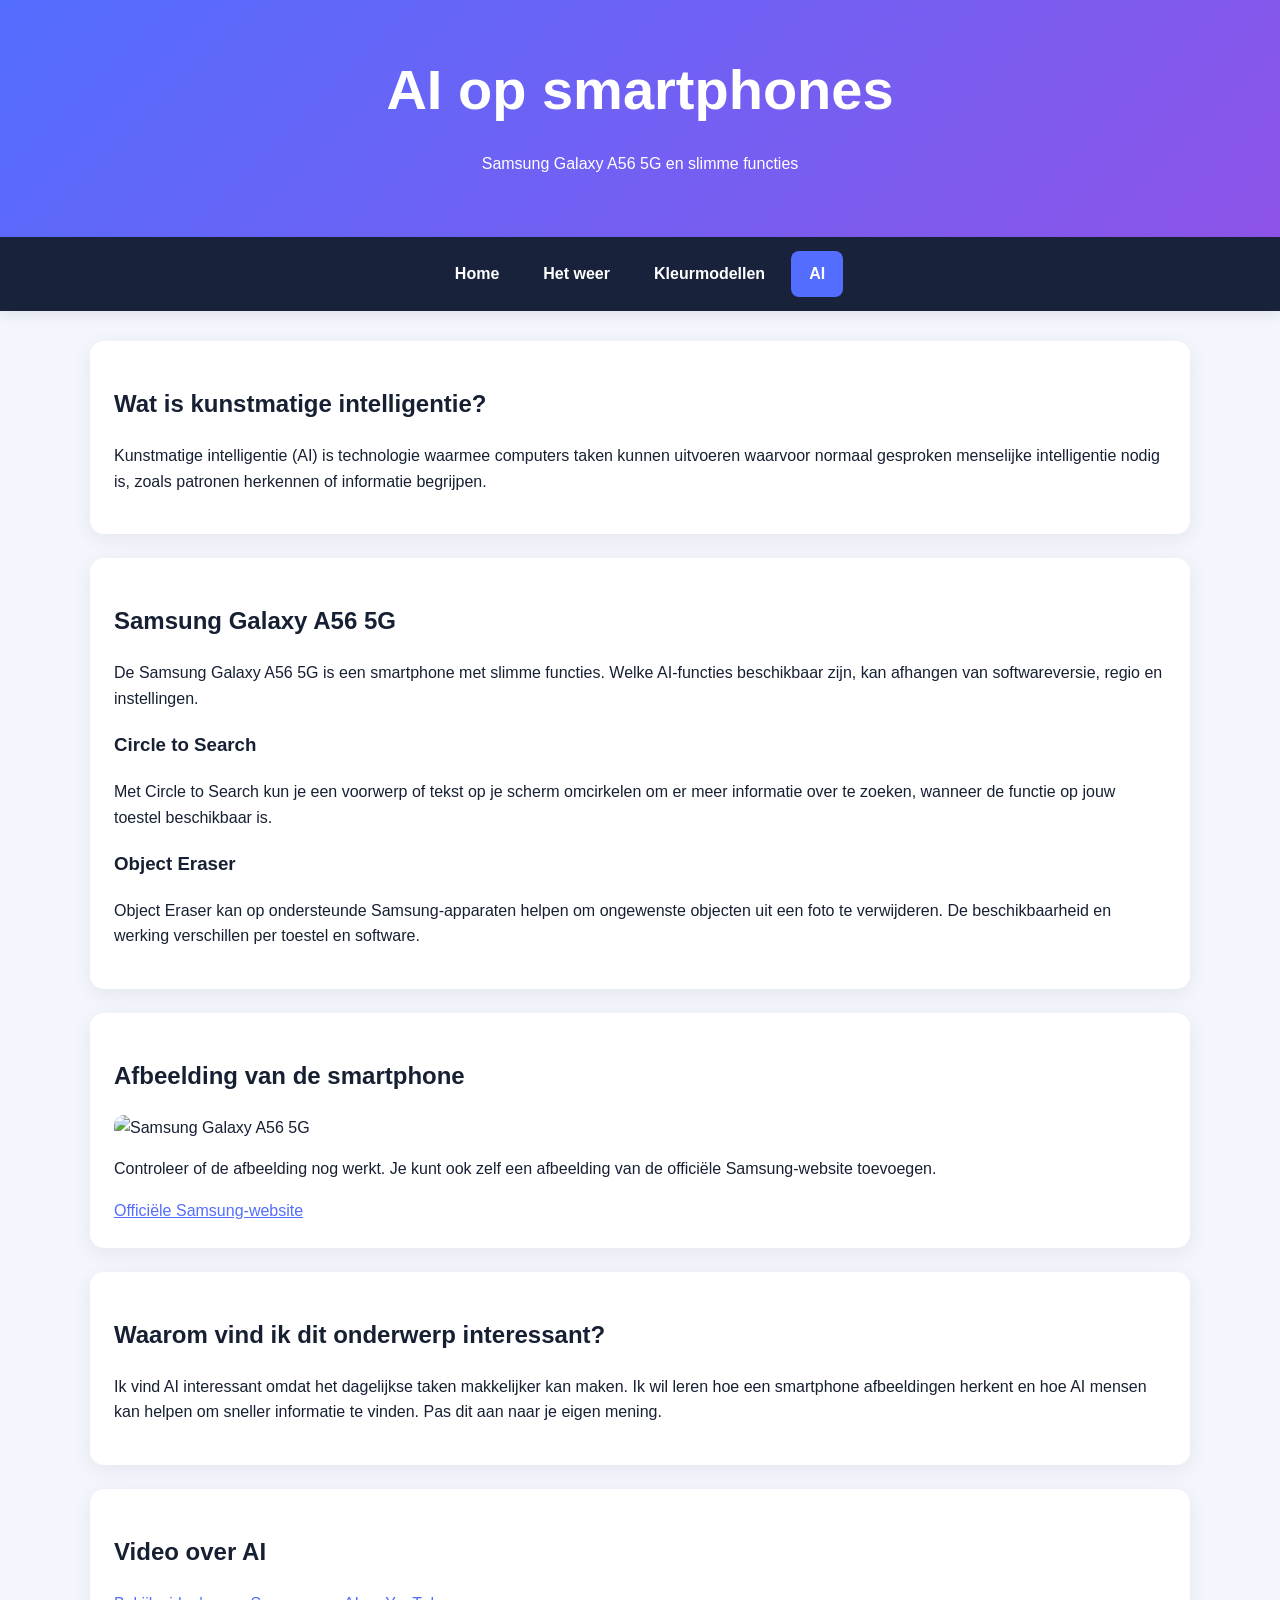
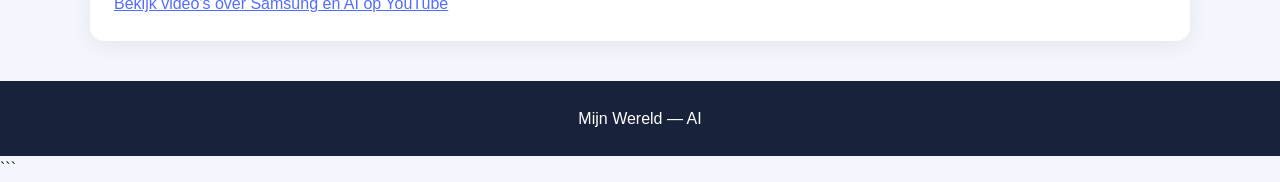
==== ai.html @ 9b088ddc "style nav" ====
<!DOCTYPE html>
<html lang="nl">
<head>
    <meta charset="UTF-8">
    <meta name="viewport" content="width=device-width, initial-scale=1">
    <title>AI en Samsung</title>
    <link rel="stylesheet" href="style.css">
</head>
<body>
    <header>
        <h1>AI op smartphones</h1>
        <p>Samsung Galaxy A56 5G en slimme functies</p>
    </header>

    <nav>
    <a href="index.html">Home</a>
    <a href="weer.html">Het weer</a>
    <a href="kleurmodellen.html">Kleurmodellen</a>
    <a class="active" href="ai.html">AI</a>
  </nav>

    <main>
        <section class="card">
            <h2>Wat is kunstmatige intelligentie?</h2>
            <p>
                Kunstmatige intelligentie (AI) is technologie waarmee
                computers taken kunnen uitvoeren waarvoor normaal gesproken
                menselijke intelligentie nodig is, zoals patronen herkennen
                of informatie begrijpen.
            </p>
        </section>

        <section class="card">
            <h2>Samsung Galaxy A56 5G</h2>
            <p>
                De Samsung Galaxy A56 5G is een smartphone met slimme
                functies. Welke AI-functies beschikbaar zijn, kan afhangen
                van softwareversie, regio en instellingen.
            </p>

            <h3>Circle to Search</h3>
            <p>
                Met Circle to Search kun je een voorwerp of tekst op je scherm
                omcirkelen om er meer informatie over te zoeken, wanneer de
                functie op jouw toestel beschikbaar is.
            </p>

            <h3>Object Eraser</h3>
            <p>
                Object Eraser kan op ondersteunde Samsung-apparaten helpen
                om ongewenste objecten uit een foto te verwijderen.
                De beschikbaarheid en werking verschillen per toestel en software.
            </p>
        </section>

        <section class="card">
            <h2>Afbeelding van de smartphone</h2>
            <img
                src="https://images.samsung.com/is/image/samsung/p6pim/nl/sm-a566bzadeub/gallery/nl-galaxy-a56-5g-sm-a566-sm-a566bzadeub-545530174"
                alt="Samsung Galaxy A56 5G"
                loading="lazy">
            <p>
                Controleer of de afbeelding nog werkt. Je kunt ook zelf een
                afbeelding van de officiële Samsung-website toevoegen.
            </p>
            <a href="https://www.samsung.com/nl/" target="_blank" rel="noopener">
                Officiële Samsung-website
            </a>
        </section>

        <section class="card">
            <h2>Waarom vind ik dit onderwerp interessant?</h2>
            <p>
                Ik vind AI interessant omdat het dagelijkse taken makkelijker
                kan maken. Ik wil leren hoe een smartphone afbeeldingen herkent
                en hoe AI mensen kan helpen om sneller informatie te vinden.
                Pas dit aan naar je eigen mening.
            </p>
        </section>

        <section class="card">
            <h2>Video over AI</h2>
            <a href="https://www.youtube.com/results?search_query=Samsung+Galaxy+A56+5G+AI+Circle+to+Search"
               target="_blank" rel="noopener">
                Bekijk video's over Samsung en AI op YouTube
            </a>
        </section>
    </main>

    <footer>Mijn Wereld — AI</footer>
</body>
</html>
```
---- style.css ----
/* Algemene instellingen voor de hele website */
:root {
    --achtergrond: #f3f6fc;
    --kaart: #ffffff;
    --tekst: #172033;
    --accent: #536dfe;
    --navigatie: #18223a;
}

* {
    box-sizing: border-box;
}

body {
    margin: 0;
    font-family: Arial, Helvetica, sans-serif;
    background: var(--achtergrond);
    color: var(--tekst);
    line-height: 1.6;
    transition: background 0.3s, color 0.3s;
}

/* Header */
header {
    padding: 45px 20px;
    text-align: center;
    color: white;
    background: linear-gradient(135deg, #536dfe, #8e54e9);
}

header h1 {
    margin: 0;
    font-size: clamp(2rem, 5vw, 3.5rem);
}

/* Navigatiemenu */
nav {
    display: flex;
    flex-wrap: wrap;
    justify-content: center;
    align-items: center;
    gap: 8px;
    padding: 14px 20px;
    background: var(--navigatie);
    box-shadow: 0 4px 12px #17203318;
}

/* Links in het menu */
nav a {
    display: inline-block;
    padding: 10px 18px;
    color: white;
    text-decoration: none;
    font-weight: bold;
    border-radius: 8px;
    transition: background 0.2s, transform 0.2s;
}

/* Hover en actieve pagina */
nav a:hover {
    background: #35415e;
    transform: translateY(-2px);
}

nav a.active {
    background: var(--accent);
    color: white;
}

nav a:focus-visible {
    outline: 2px solid white;
    outline-offset: 3px;
}

/* Hoofdinhoud */
main {
    width: min(1100px, 92%);
    margin: 30px auto;
}

/* Introductieblok */
.hero {
    padding: 45px 25px;
    margin-bottom: 25px;
    text-align: center;
    background: var(--kaart);
    border-radius: 18px;
    box-shadow: 0 5px 20px #17203312;
}

/* Kaarten */
.card,
.mini-card {
    padding: 24px;
    margin-bottom: 24px;
    background: var(--kaart);
    border-radius: 14px;
    box-shadow: 0 5px 20px #17203312;
}

.grid {
    display: grid;
    grid-template-columns: repeat(2, minmax(0, 1fr));
    gap: 18px;
}

.mini-card {
    margin: 0;
    border: 1px solid #e0e5f0;
    transition: transform 0.2s, box-shadow 0.2s;
}

.mini-card:hover {
    transform: translateY(-5px);
    box-shadow: 0 10px 25px #17203320;
}

/* Volledig klikbare kaarten */
a.card-link {
    display: block;
    color: inherit;
    text-decoration: none;
}

a.card-link h3 {
    color: var(--accent);
}

a.card-link p {
    color: var(--tekst);
}

a.card-link span {
    display: inline-block;
    margin-top: 8px;
    color: var(--accent);
    font-weight: bold;
}

a.card-link:focus-visible {
    outline: 3px solid var(--accent);
    outline-offset: 4px;
}

/* Algemene links */
a {
    color: var(--accent);
}

/* Knoppen */
.button,
button {
    display: inline-block;
    padding: 11px 17px;
    margin: 5px 3px;
    border: none;
    border-radius: 8px;
    background: var(--accent);
    color: white;
    text-decoration: none;
    font: inherit;
    cursor: pointer;
    transition: opacity 0.2s, transform 0.2s;
}

.button:hover,
button:hover {
    opacity: 0.85;
    transform: translateY(-2px);
}

/* Formulierelementen */
input,
select {
    max-width: 100%;
    padding: 10px;
    border: 1px solid #c7cede;
    border-radius: 7px;
    font: inherit;
}

/* Afbeeldingen en video's */
img,
iframe,
canvas {
    max-width: 100%;
}

img {
    height: auto;
    border-radius: 10px;
}

.video {
    width: 100%;
    aspect-ratio: 16 / 9;
    border: 0;
    border-radius: 12px;
}

/* Footer */
footer {
    padding: 25px;
    margin-top: 40px;
    text-align: center;
    background: var(--navigatie);
    color: white;
}

/* Donker thema */
body.dark {
    --achtergrond: #101522;
    --kaart: #1c2537;
    --tekst: #f0f3fa;
    --navigatie: #090d16;
}

/* Instellingenpaneel */
.settings {
    position: fixed;
    z-index: 10;
    right: 12px;
    bottom: 12px;
    width: min(280px, calc(100% - 24px));
    padding: 15px;
    background: var(--kaart);
    color: var(--tekst);
    border: 1px solid #aab3c5;
    border-radius: 12px;
    box-shadow: 0 5px 25px #0002;
}

.settings label {
    display: block;
    margin-top: 8px;
}

.settings input {
    width: 100%;
}

/* Links in het binaire onderdeel */
#binair h2 a {
    color: inherit;
    text-decoration: none;
}

#binair h2 a:hover {
    text-decoration: underline;
}

/* Mobiele telefoons en kleine schermen */
@media (max-width: 650px) {
    nav {
        flex-direction: column;
        align-items: stretch;
        gap: 5px;
        padding: 12px;
    }

    nav a {
        text-align: center;
        width: 100%;
    }

    .grid {
        grid-template-columns: 1fr;
    }

    main {
        width: 94%;
    }

    .hero {
        padding: 28px 16px;
    }
}
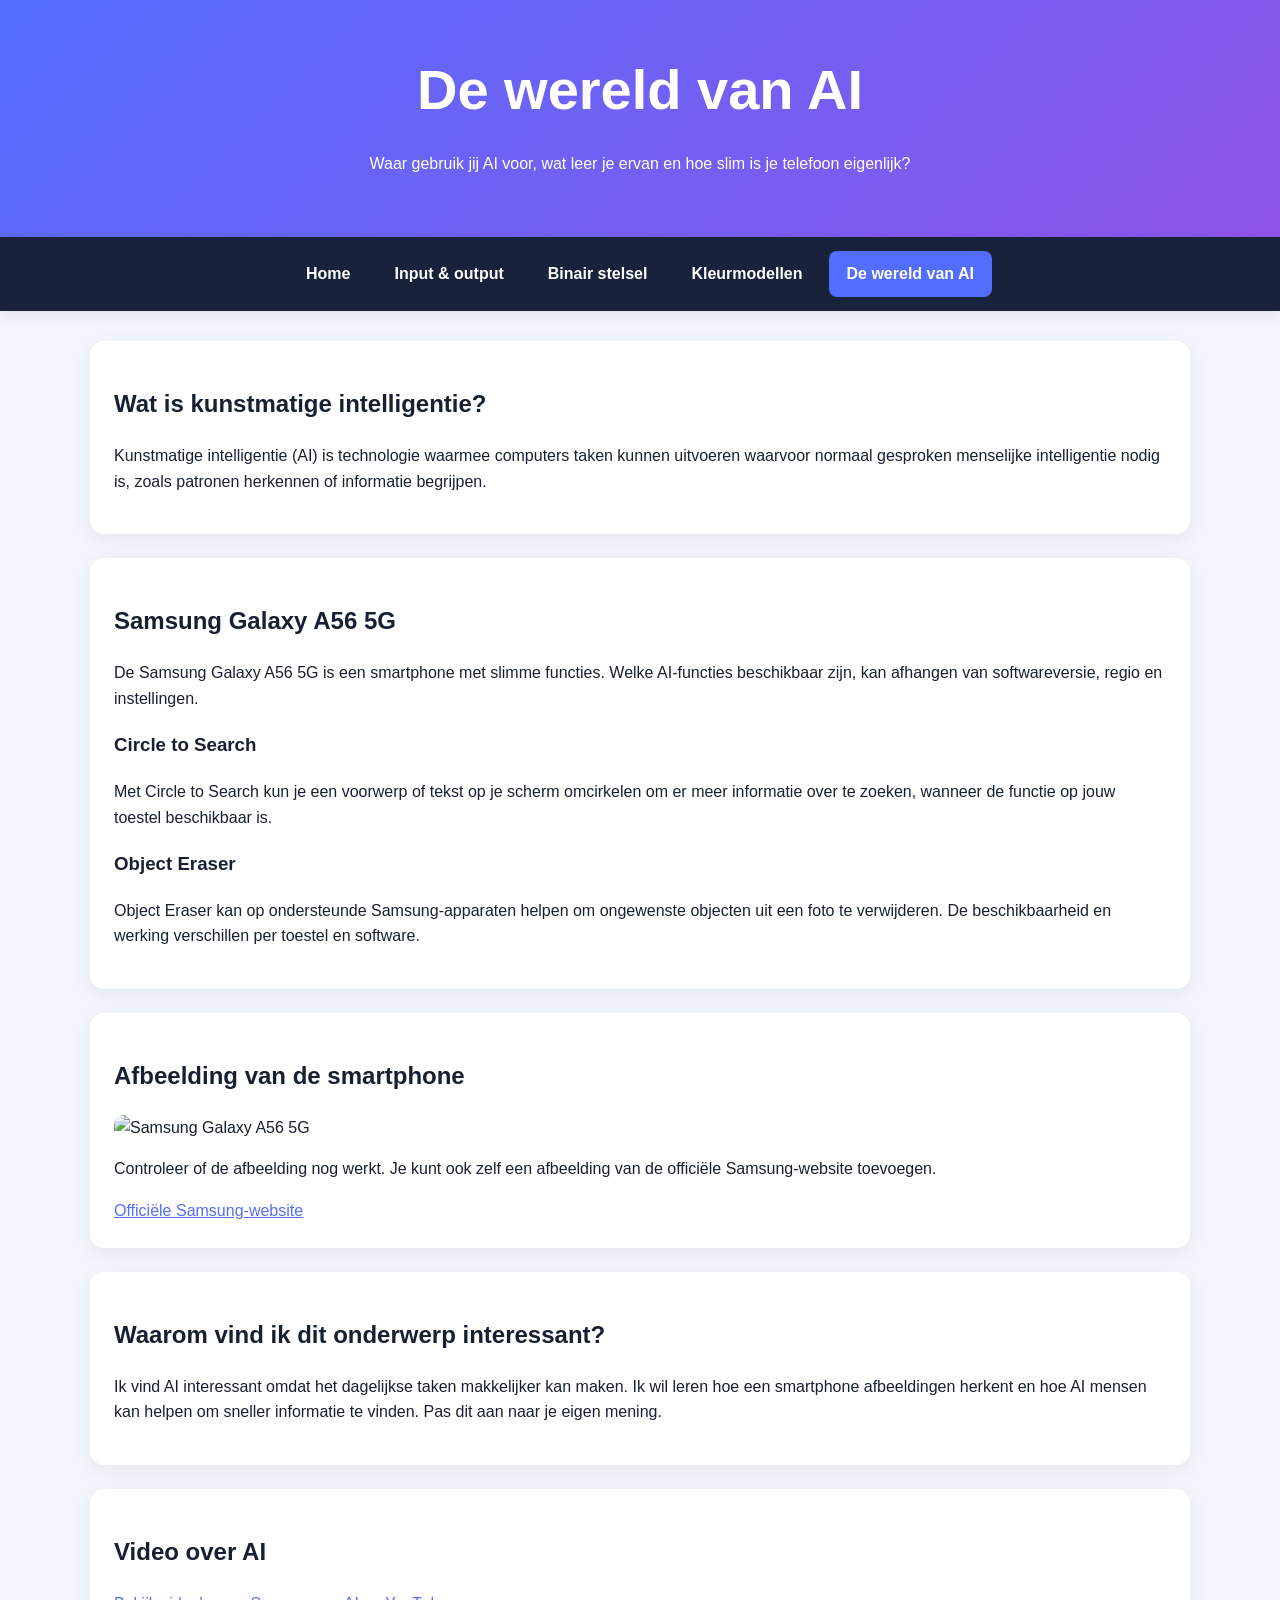
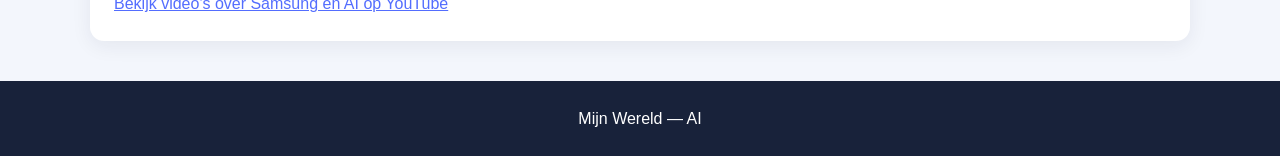
==== commit d90d2de4: "titels en subtitels" ====
--- a/ai.html
+++ b/ai.html
@@ -8,15 +8,16 @@
 </head>
 <body>
     <header>
-        <h1>AI op smartphones</h1>
-        <p>Samsung Galaxy A56 5G en slimme functies</p>
+        <h1>De wereld van AI</h1>
+        <p>Waar gebruik jij AI voor, wat leer je ervan en hoe slim is je telefoon eigenlijk?</p>
     </header>
 
-    <nav>
-    <a href="index.html">Home</a>
-    <a href="weer.html">Het weer</a>
-    <a href="kleurmodellen.html">Kleurmodellen</a>
-    <a class="active" href="ai.html">AI</a>
+  <nav>
+      <a href="index.html">Home</a> 
+      <a href="invoer-verwerking-uitvoer.html">Input & output</a>
+      <a href="binair.html">Binair stelsel</a>
+      <a href="kleurmodellen.html">Kleurmodellen</a>
+      <a class="active" href="ai.html">De wereld van AI</a>
   </nav>
 
     <main>
@@ -90,4 +91,3 @@
     <footer>Mijn Wereld — AI</footer>
 </body>
 </html>
-```
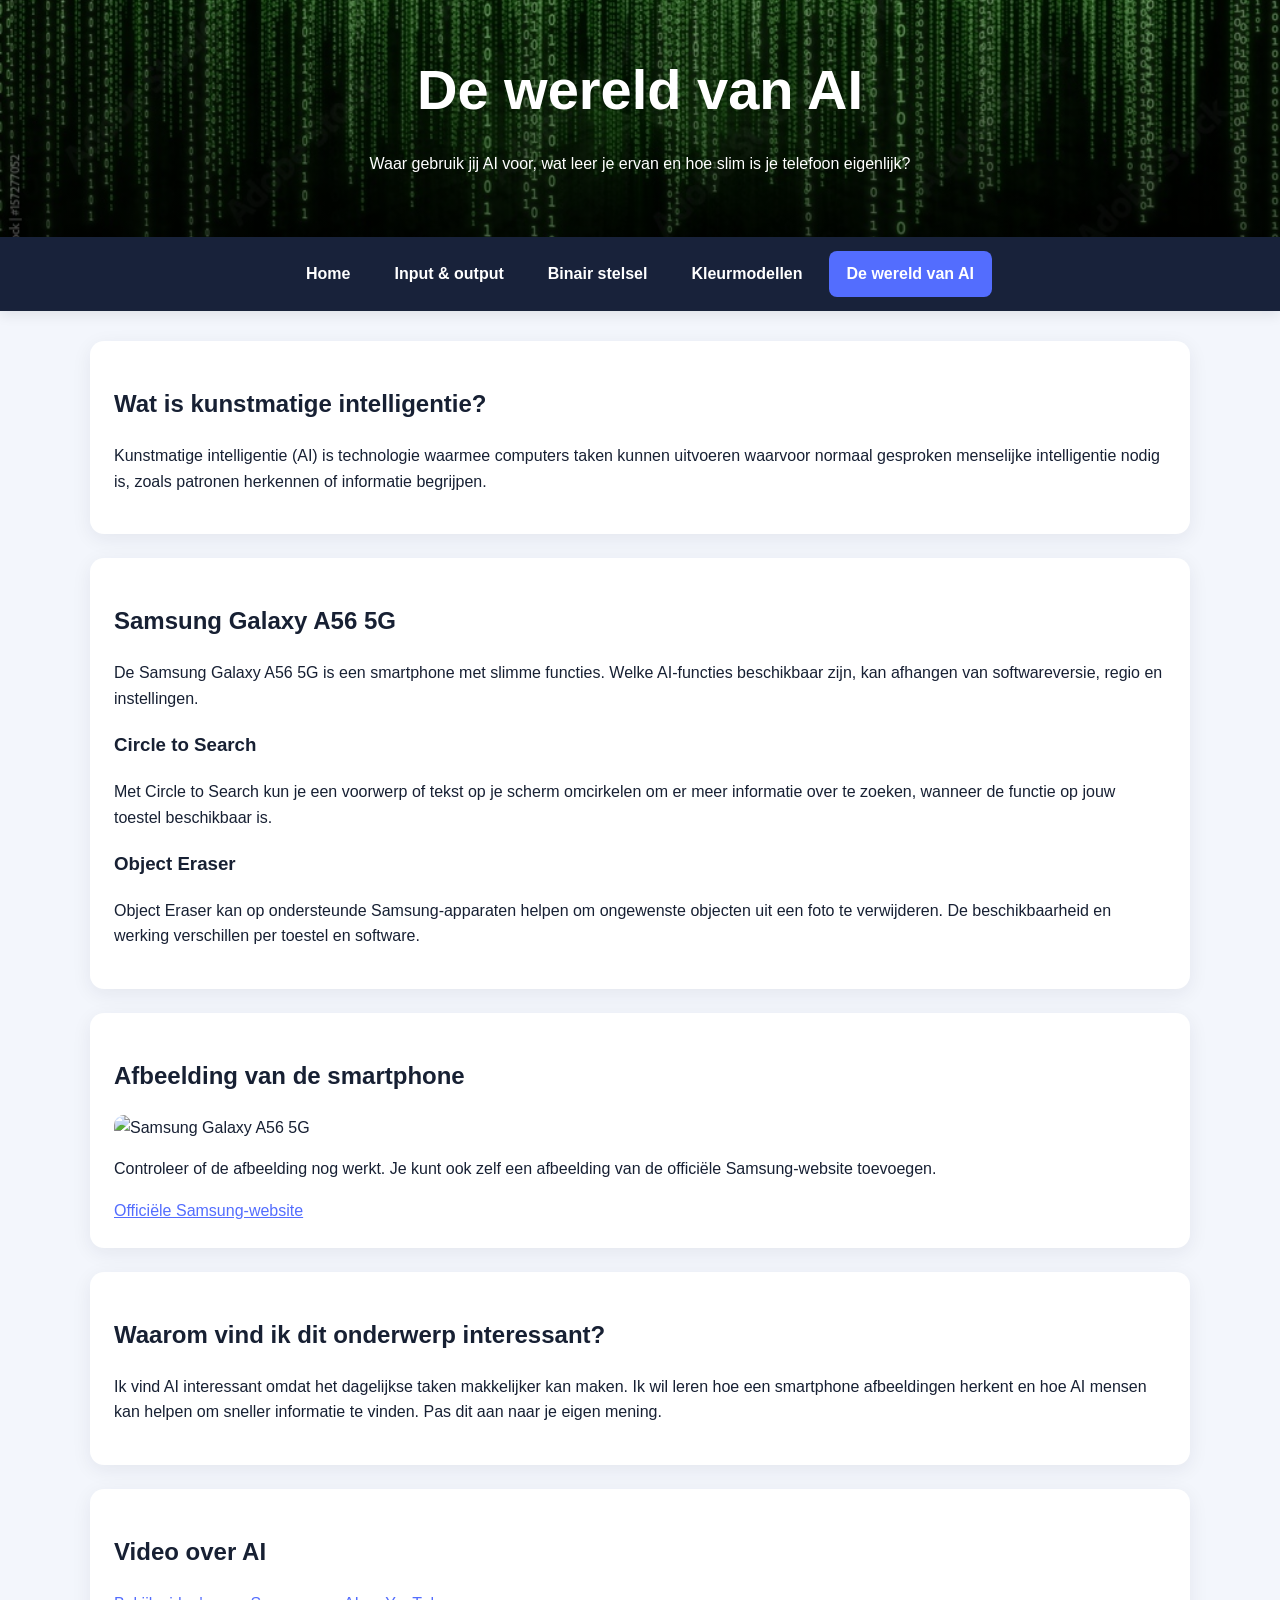
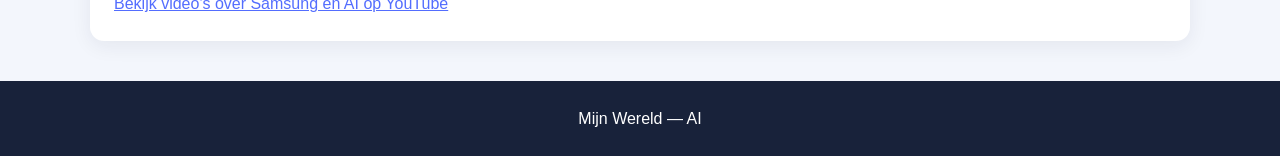
==== commit fd0ef378: "header" ====
--- a/ai.html
+++ b/ai.html
@@ -1,10 +1,11 @@
 <!DOCTYPE html>
 <html lang="nl">
 <head>
-    <meta charset="UTF-8">
-    <meta name="viewport" content="width=device-width, initial-scale=1">
-    <title>AI en Samsung</title>
-    <link rel="stylesheet" href="style.css">
+  <meta charset="UTF-8">
+  <meta name="viewport" content="width=device-width, initial-scale=1">
+  <title>Achilles Axis | Opdracht H4C </title>
+  <link rel="stylesheet" href="style.css">
+  <script src="app.js" defer></script>
 </head>
 <body>
     <header>
@@ -14,7 +15,7 @@
 
   <nav>
       <a href="index.html">Home</a> 
-      <a href="invoer-verwerking-uitvoer.html">Input & output</a>
+      <a href="invoer_uitvoer.html">Input & output</a>
       <a href="binair.html">Binair stelsel</a>
       <a href="kleurmodellen.html">Kleurmodellen</a>
       <a class="active" href="ai.html">De wereld van AI</a>
--- a/style.css
+++ b/style.css
@@ -26,7 +26,12 @@
     padding: 45px 20px;
     text-align: center;
     color: white;
-    background: linear-gradient(135deg, #536dfe, #8e54e9);
+    background:
+        linear-gradient(rgba(0, 0, 0, 0.4), rgba(0, 0, 0, 0.6)),
+        url("images/banner.jpg");
+    background-size: cover;
+    background-position: center;
+    background-repeat: no-repeat;
 }
 
 header h1 {
@@ -276,3 +281,100 @@
         padding: 28px 16px;
     }
 }
+
+/* Blok met afbeelding naast tekst */
+.info-blok {
+    display: grid;
+    grid-template-columns: 220px 1fr;
+    gap: 24px;
+    align-items: center;
+    padding: 24px;
+    margin-bottom: 24px;
+    background: var(--kaart);
+    color: var(--tekst);
+    border-radius: 14px;
+    box-shadow: 0 5px 20px #17203312;
+}
+
+/* Ruimte voor de afbeelding */
+.afbeelding-vak {
+    width: 100%;
+    aspect-ratio: 4 / 3;
+    background: #e0e5f0;
+    border-radius: 10px;
+    overflow: hidden;
+}
+
+/* Afbeelding vult het vak */
+.afbeelding-vak img {
+    width: 100%;
+    height: 100%;
+    object-fit: cover;
+    display: block;
+}
+
+/* Tekst */
+.info-tekst h3 {
+    margin-top: 0;
+}
+
+.info-tekst p:last-child {
+    margin-bottom: 0;
+}
+
+/* Mobiele weergave */
+@media (max-width: 650px) {
+    .info-blok {
+        grid-template-columns: 1fr;
+        gap: 16px;
+        padding: 18px;
+    }
+
+    .afbeelding-vak {
+        max-width: 100%;
+    }
+}
+
+/* Uitleg links en het spel rechts */
+.binair-intro {
+    display: grid;
+    grid-template-columns: 1fr 2fr;
+    gap: 24px;
+    align-items: stretch;
+    padding: 24px;
+    margin-bottom: 24px;
+    background: var(--kaart);
+    color: var(--tekst);
+    border-radius: 14px;
+    box-shadow: 0 5px 20px #17203312;
+}
+
+.binair-tekst h2 {
+    margin-top: 0;
+}
+
+.binair-spel {
+    width: 100%;
+    min-width: 0;
+    aspect-ratio: 4 / 3;
+    overflow: hidden;
+    border-radius: 10px;
+}
+
+.binair-spel iframe {
+    width: 100%;
+    height: 100%;
+    border: none;
+    display: block;
+}
+
+/* Op mobiel komen tekst en spel onder elkaar */
+@media (max-width: 700px) {
+    .binair-intro {
+        grid-template-columns: 1fr;
+    }
+
+    .binair-spel {
+        aspect-ratio: 4 / 3;
+    }
+}
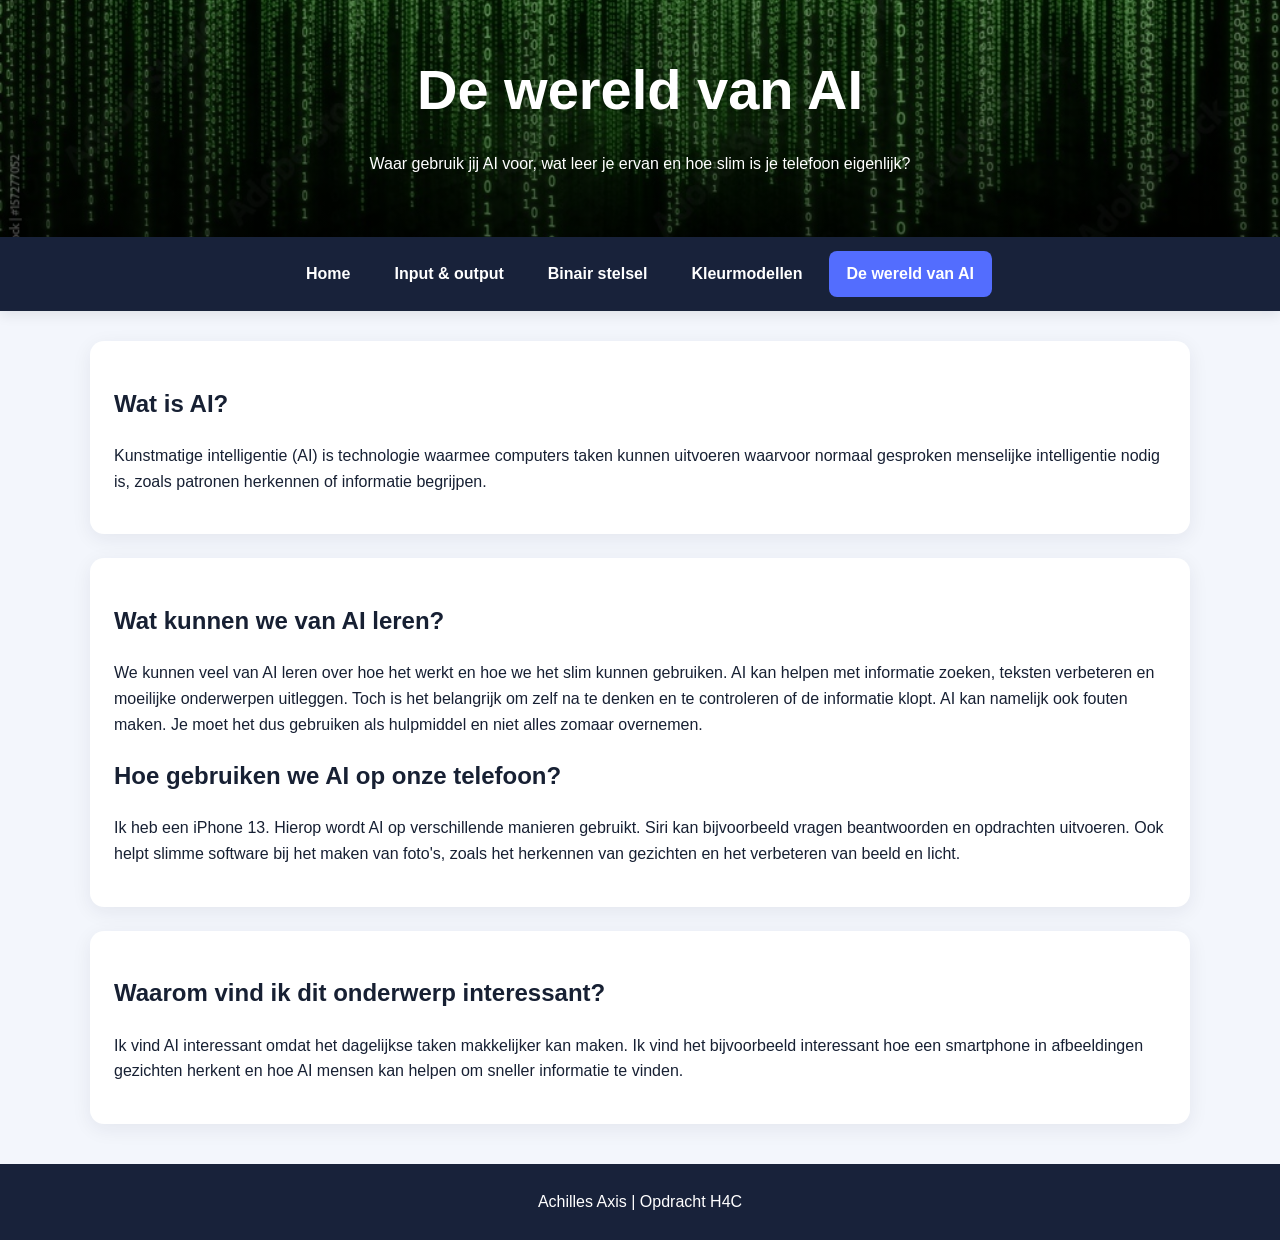
==== commit 5de107e9: "footer" ====
--- a/ai.html
+++ b/ai.html
@@ -23,7 +23,7 @@
 
     <main>
         <section class="card">
-            <h2>Wat is kunstmatige intelligentie?</h2>
+            <h2>Wat is AI?</h2>
             <p>
                 Kunstmatige intelligentie (AI) is technologie waarmee
                 computers taken kunnen uitvoeren waarvoor normaal gesproken
@@ -33,62 +33,35 @@
         </section>
 
         <section class="card">
-            <h2>Samsung Galaxy A56 5G</h2>
+            
+            <h2>Wat kunnen we van AI leren?</h2>
             <p>
-                De Samsung Galaxy A56 5G is een smartphone met slimme
-                functies. Welke AI-functies beschikbaar zijn, kan afhangen
-                van softwareversie, regio en instellingen.
+                We kunnen veel van AI leren over hoe het werkt
+                en hoe we het slim kunnen gebruiken. AI kan helpen met informatie
+                zoeken, teksten verbeteren en moeilijke onderwerpen uitleggen.
+                Toch is het belangrijk om zelf na te denken en te controleren of
+                de informatie klopt. AI kan namelijk ook fouten maken. Je moet het
+                dus gebruiken als hulpmiddel en niet alles zomaar overnemen.
+            </p>
+            
+            <h2>Hoe gebruiken we AI op onze telefoon?</h2>
+            <p>
+                Ik heb een iPhone 13. Hierop wordt AI op verschillende manieren gebruikt.
+                Siri kan bijvoorbeeld vragen beantwoorden en opdrachten uitvoeren. Ook helpt slimme software bij het maken van foto's, zoals het
+                herkennen van gezichten en het verbeteren van beeld en licht.
             </p>
 
-            <h3>Circle to Search</h3>
-            <p>
-                Met Circle to Search kun je een voorwerp of tekst op je scherm
-                omcirkelen om er meer informatie over te zoeken, wanneer de
-                functie op jouw toestel beschikbaar is.
-            </p>
 
-            <h3>Object Eraser</h3>
-            <p>
-                Object Eraser kan op ondersteunde Samsung-apparaten helpen
-                om ongewenste objecten uit een foto te verwijderen.
-                De beschikbaarheid en werking verschillen per toestel en software.
-            </p>
         </section>
-
-        <section class="card">
-            <h2>Afbeelding van de smartphone</h2>
-            <img
-                src="https://images.samsung.com/is/image/samsung/p6pim/nl/sm-a566bzadeub/gallery/nl-galaxy-a56-5g-sm-a566-sm-a566bzadeub-545530174"
-                alt="Samsung Galaxy A56 5G"
-                loading="lazy">
-            <p>
-                Controleer of de afbeelding nog werkt. Je kunt ook zelf een
-                afbeelding van de officiële Samsung-website toevoegen.
-            </p>
-            <a href="https://www.samsung.com/nl/" target="_blank" rel="noopener">
-                Officiële Samsung-website
-            </a>
-        </section>
-
         <section class="card">
             <h2>Waarom vind ik dit onderwerp interessant?</h2>
             <p>
                 Ik vind AI interessant omdat het dagelijkse taken makkelijker
-                kan maken. Ik wil leren hoe een smartphone afbeeldingen herkent
-                en hoe AI mensen kan helpen om sneller informatie te vinden.
-                Pas dit aan naar je eigen mening.
+                kan maken. Ik vind het bijvoorbeeld interessant hoe een smartphone in afbeeldingen gezichten 
+                herkent en hoe AI mensen kan helpen om sneller informatie te vinden.
             </p>
         </section>
-
-        <section class="card">
-            <h2>Video over AI</h2>
-            <a href="https://www.youtube.com/results?search_query=Samsung+Galaxy+A56+5G+AI+Circle+to+Search"
-               target="_blank" rel="noopener">
-                Bekijk video's over Samsung en AI op YouTube
-            </a>
-        </section>
-    </main>
-
-    <footer>Mijn Wereld — AI</footer>
+</main>
+  <footer>Achilles Axis | Opdracht H4C</footer>
 </body>
-</html>
+</html>
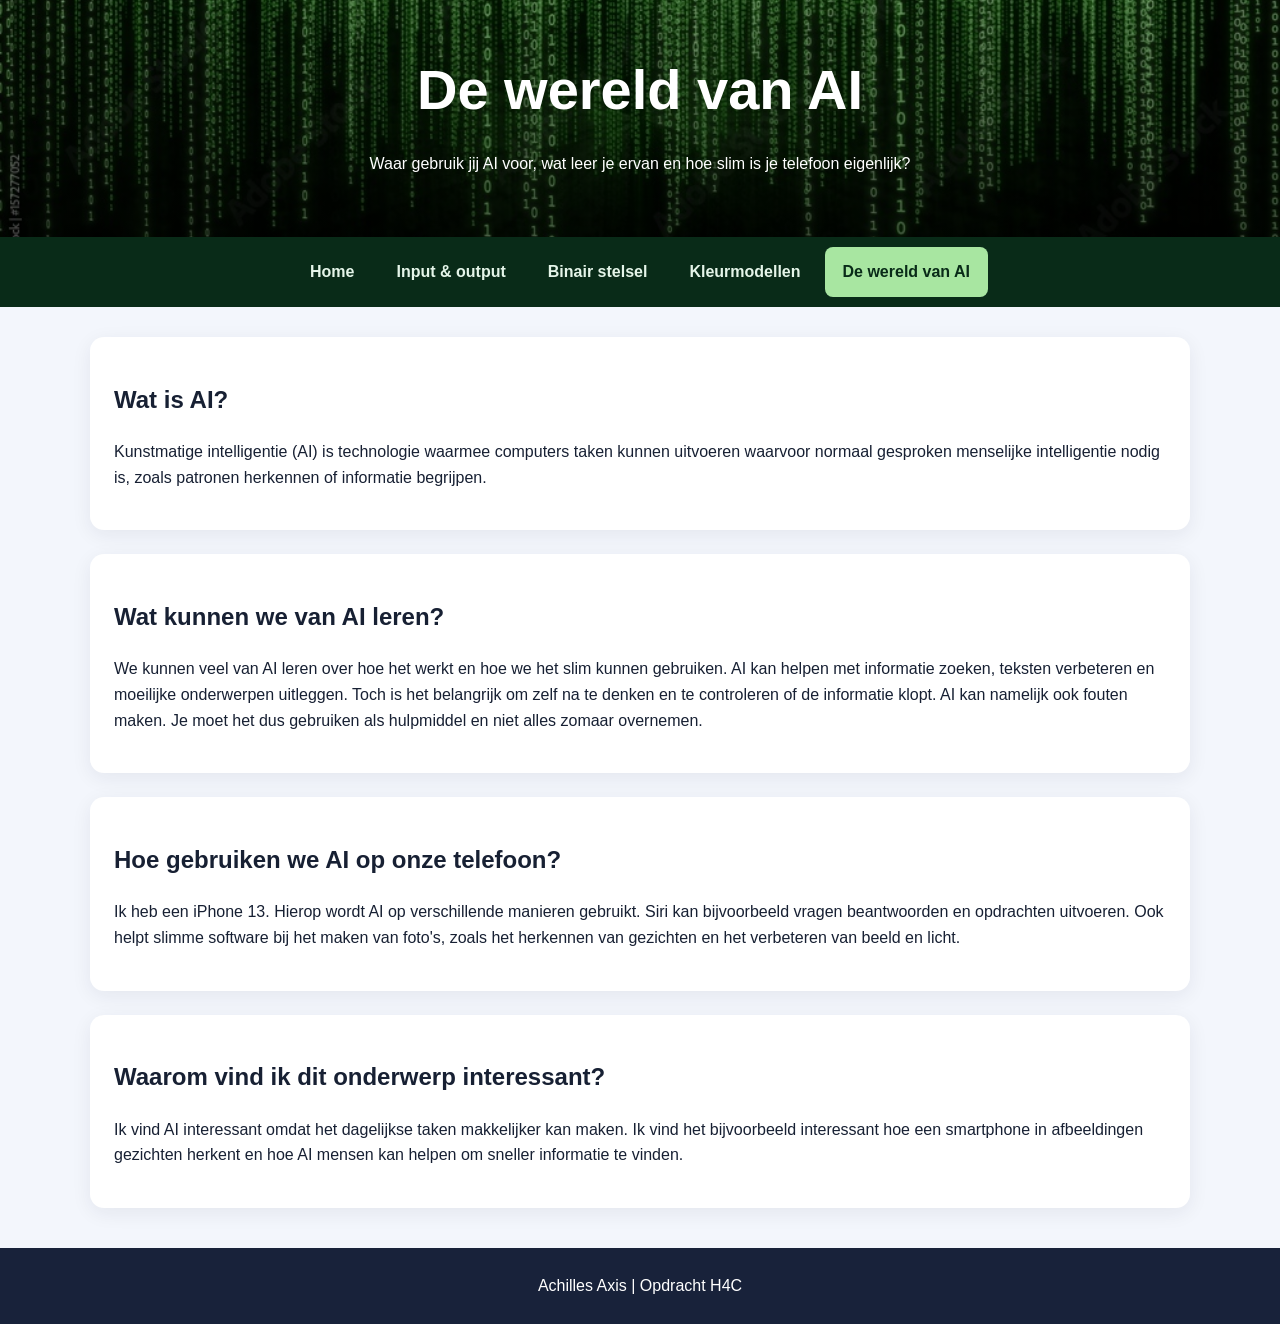
==== commit 35b6953a: "afmaken" ====
--- a/ai.html
+++ b/ai.html
@@ -43,15 +43,14 @@
                 de informatie klopt. AI kan namelijk ook fouten maken. Je moet het
                 dus gebruiken als hulpmiddel en niet alles zomaar overnemen.
             </p>
-            
+        </section>
+        <section class="card">
             <h2>Hoe gebruiken we AI op onze telefoon?</h2>
             <p>
                 Ik heb een iPhone 13. Hierop wordt AI op verschillende manieren gebruikt.
                 Siri kan bijvoorbeeld vragen beantwoorden en opdrachten uitvoeren. Ook helpt slimme software bij het maken van foto's, zoals het
                 herkennen van gezichten en het verbeteren van beeld en licht.
             </p>
-
-
         </section>
         <section class="card">
             <h2>Waarom vind ik dit onderwerp interessant?</h2>
--- a/style.css
+++ b/style.css
@@ -39,44 +39,38 @@
     font-size: clamp(2rem, 5vw, 3.5rem);
 }
 
-/* Navigatiemenu */
+
+/* Navigatiebalk */
 nav {
+    background: #092b18;
     display: flex;
+    justify-content: center;
     flex-wrap: wrap;
-    justify-content: center;
-    align-items: center;
-    gap: 8px;
-    padding: 14px 20px;
-    background: var(--navigatie);
-    box-shadow: 0 4px 12px #17203318;
-}
-
-/* Links in het menu */
+    padding: 10px;
+    gap: 6px;
+}
+
 nav a {
-    display: inline-block;
-    padding: 10px 18px;
+    color: #e5f5e9;
+    text-decoration: none;
+    padding: 12px 18px;
+    border-radius: 8px;
+    font-weight: bold;
+    transition: background 0.2s, color 0.2s;
+}
+
+/* Als je met je muis over een tab gaat */
+nav a:hover {
+    background: #1b5833;
     color: white;
-    text-decoration: none;
-    font-weight: bold;
-    border-radius: 8px;
-    transition: background 0.2s, transform 0.2s;
-}
-
-/* Hover en actieve pagina */
-nav a:hover {
-    background: #35415e;
-    transform: translateY(-2px);
-}
-
+}
+
+/* De actieve pagina */
 nav a.active {
-    background: var(--accent);
-    color: white;
-}
-
-nav a:focus-visible {
-    outline: 2px solid white;
-    outline-offset: 3px;
-}
+    background: #a8e6a1;
+    color: #092b18;
+}
+
 
 /* Hoofdinhoud */
 main {
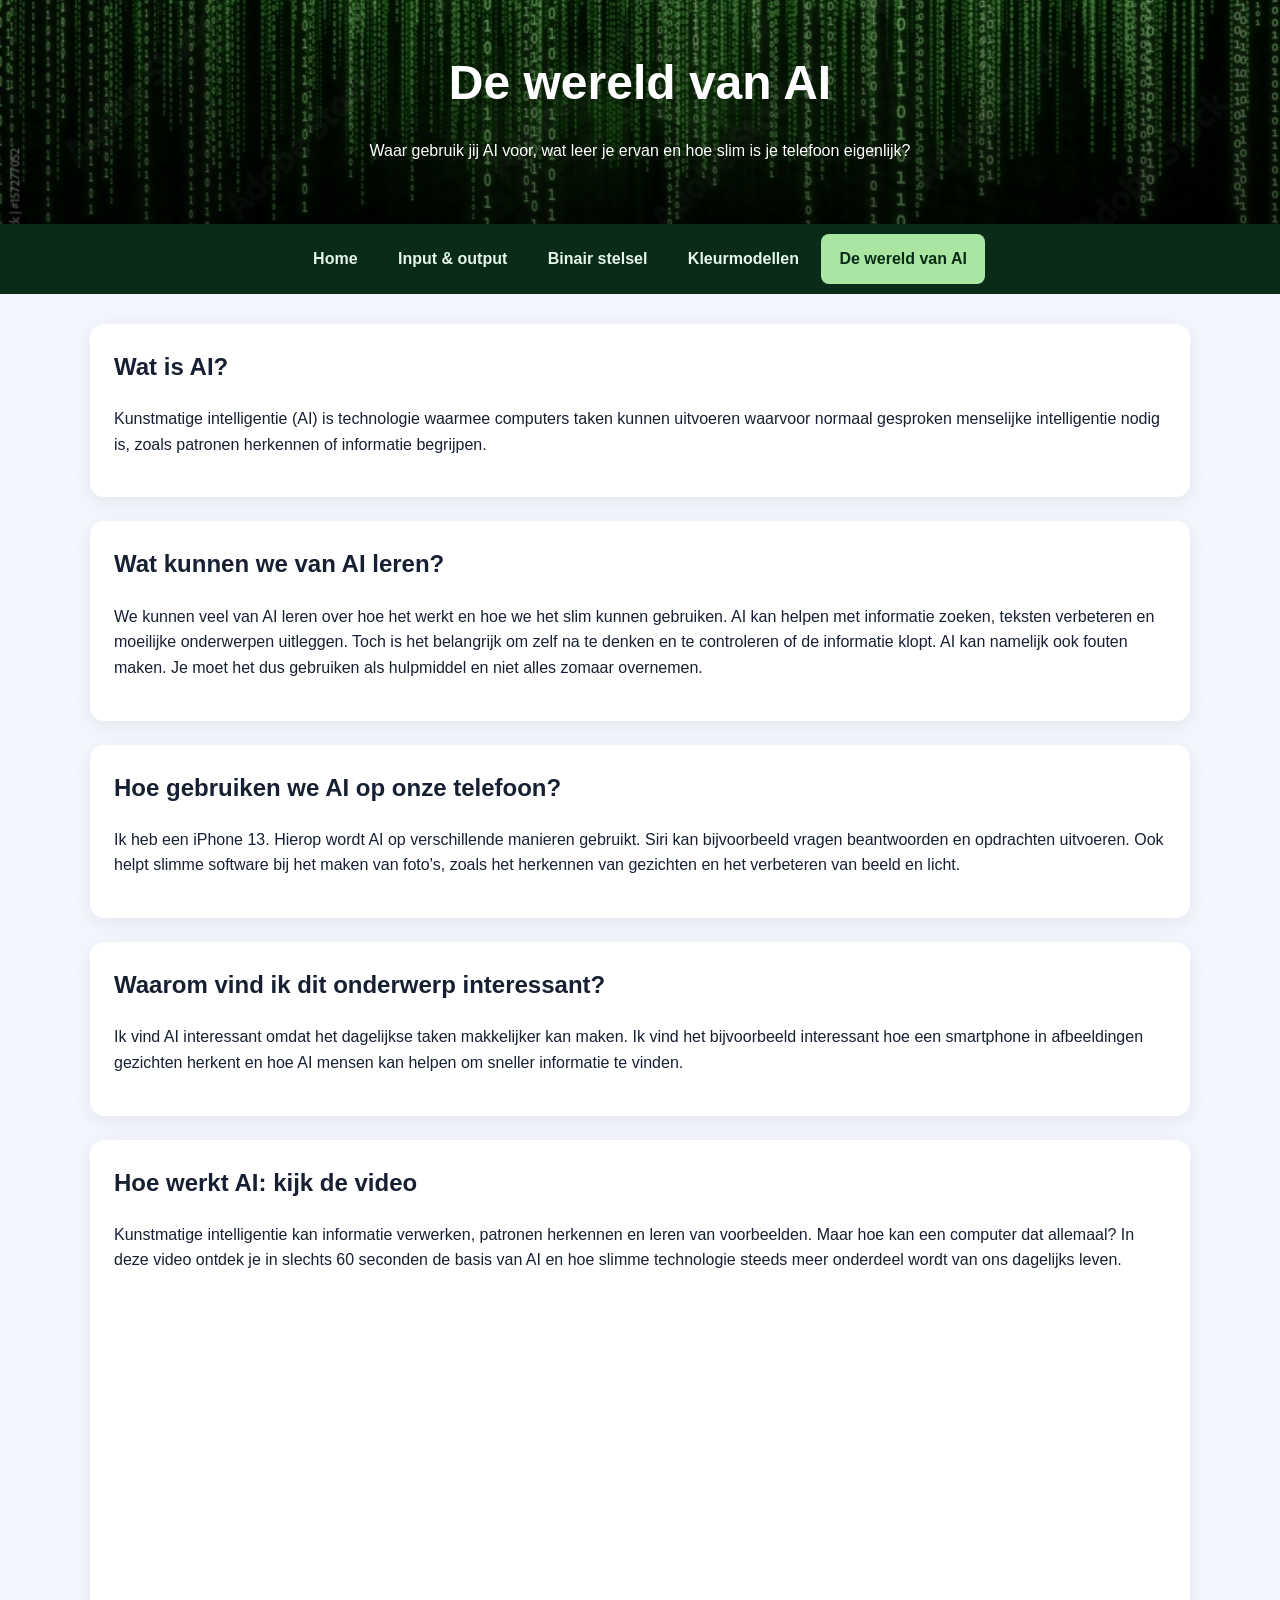
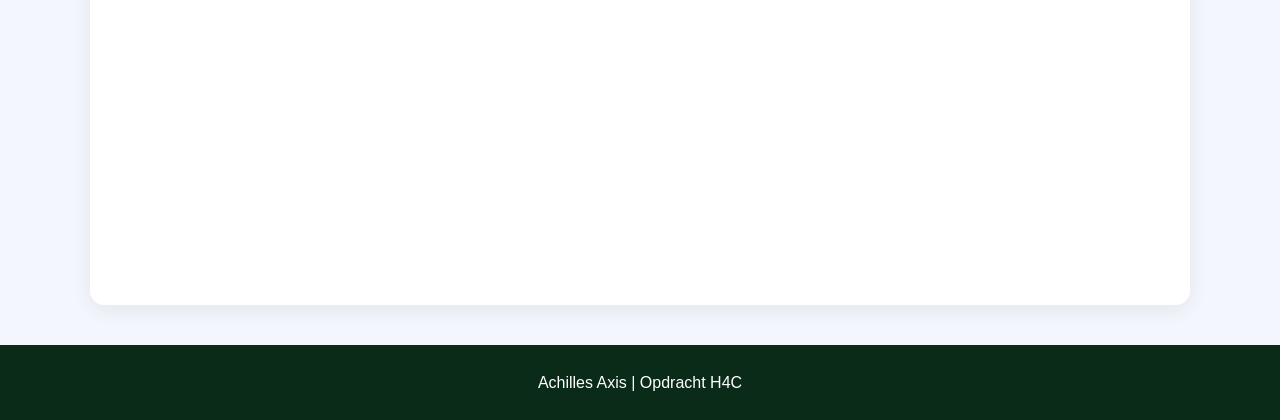
==== commit 5d089f8e: "videos" ====
--- a/ai.html
+++ b/ai.html
@@ -60,6 +60,19 @@
                 herkent en hoe AI mensen kan helpen om sneller informatie te vinden.
             </p>
         </section>
+        <!-- VIDEO -->
+        <section class="card">
+            <h2>Hoe werkt AI: kijk de video</h2>
+            <p>Kunstmatige intelligentie kan informatie verwerken, patronen herkennen en leren van voorbeelden. Maar hoe kan een computer dat allemaal? In deze video ontdek je in slechts 60 seconden de basis van AI en hoe slimme technologie steeds meer onderdeel wordt van ons dagelijks leven.</p>
+        
+            <div class="video-container">
+                <iframe
+                    src="https://www.youtube.com/watch?v=6pNslEJDazU"
+                    title="60 second adventures in Artificial Intelligence - How does A.I. work?"
+                    allowfullscreen>
+                </iframe>
+            </div>
+        </section>
 </main>
   <footer>Achilles Axis | Opdracht H4C</footer>
 </body>
--- a/style.css
+++ b/style.css
@@ -1,313 +1,112 @@
 
-/* Algemene instellingen voor de hele website */
-:root {
-    --achtergrond: #f3f6fc;
-    --kaart: #ffffff;
-    --tekst: #172033;
-    --accent: #536dfe;
-    --navigatie: #18223a;
+/* Algemene instellingen */
+body {
+    margin: 0;
+    font-family: Arial, sans-serif;
+    background-color: #f3f6fc;
+    color: #172033;
+    line-height: 1.6;
 }
 
-* {
-    box-sizing: border-box;
-}
-
-body {
-    margin: 0;
-    font-family: Arial, Helvetica, sans-serif;
-    background: var(--achtergrond);
-    color: var(--tekst);
-    line-height: 1.6;
-    transition: background 0.3s, color 0.3s;
-}
-
-/* Header */
+/* Header met Matrix-achtergrond */
 header {
     padding: 45px 20px;
     text-align: center;
     color: white;
-    background:
-        linear-gradient(rgba(0, 0, 0, 0.4), rgba(0, 0, 0, 0.6)),
-        url("images/banner.jpg");
+    background-image: linear-gradient(rgba(0, 0, 0, 0.4), rgba(0, 0, 0, 0.6)), url("images/banner.jpg");
     background-size: cover;
     background-position: center;
-    background-repeat: no-repeat;
 }
 
 header h1 {
     margin: 0;
-    font-size: clamp(2rem, 5vw, 3.5rem);
+    font-size: 48px;
 }
-
 
 /* Navigatiebalk */
 nav {
-    background: #092b18;
-    display: flex;
-    justify-content: center;
-    flex-wrap: wrap;
+    background-color: #092b18;
+    text-align: center;
     padding: 10px;
-    gap: 6px;
 }
 
 nav a {
+    display: inline-block;
+    padding: 12px 18px;
     color: #e5f5e9;
     text-decoration: none;
-    padding: 12px 18px;
+    font-weight: bold;
     border-radius: 8px;
-    font-weight: bold;
-    transition: background 0.2s, color 0.2s;
 }
 
-/* Als je met je muis over een tab gaat */
 nav a:hover {
-    background: #1b5833;
+    background-color: #1b5833;
     color: white;
 }
 
-/* De actieve pagina */
 nav a.active {
-    background: #a8e6a1;
+    background-color: #a8e6a1;
     color: #092b18;
 }
 
-
-/* Hoofdinhoud */
+/* Inhoud van de pagina */
 main {
-    width: min(1100px, 92%);
+    max-width: 1100px;
+    width: 92%;
     margin: 30px auto;
 }
 
-/* Introductieblok */
-.hero {
-    padding: 45px 25px;
-    margin-bottom: 25px;
-    text-align: center;
-    background: var(--kaart);
-    border-radius: 18px;
-    box-shadow: 0 5px 20px #17203312;
-}
-
-/* Kaarten */
+/* Witte blokken */
 .card,
-.mini-card {
-    padding: 24px;
-    margin-bottom: 24px;
-    background: var(--kaart);
+.mini-card,
+.info-blok,
+.binair-intro {
+    background-color: white;
     border-radius: 14px;
     box-shadow: 0 5px 20px #17203312;
 }
 
+.card {
+    padding: 24px;
+    margin-bottom: 24px;
+}
+
+.card h2 {
+    margin-top: 0;
+}
+
+/* Blokken op de homepage */
 .grid {
     display: grid;
-    grid-template-columns: repeat(2, minmax(0, 1fr));
+    grid-template-columns: 1fr 1fr;
     gap: 18px;
 }
 
 .mini-card {
-    margin: 0;
-    border: 1px solid #e0e5f0;
-    transition: transform 0.2s, box-shadow 0.2s;
+    padding: 24px;
 }
 
 .mini-card:hover {
-    transform: translateY(-5px);
-    box-shadow: 0 10px 25px #17203320;
+    background-color: #f5faf5;
 }
 
-/* Volledig klikbare kaarten */
-a.card-link {
-    display: block;
-    color: inherit;
-    text-decoration: none;
+/* Input, verwerking, opslag en output */
+.info-blok {
+    display: grid;
+    grid-template-columns: 100px 1fr;
+    align-items: center;
+    gap: 24px;
+    padding: 24px;
+    margin-bottom: 24px;
 }
 
-a.card-link h3 {
-    color: var(--accent);
+.stap-nummer {
+    text-align: center;
+    font-size: 48px;
+    font-weight: bold;
+    color: #1b5833;
 }
 
-a.card-link p {
-    color: var(--tekst);
-}
-
-a.card-link span {
-    display: inline-block;
-    margin-top: 8px;
-    color: var(--accent);
-    font-weight: bold;
-}
-
-a.card-link:focus-visible {
-    outline: 3px solid var(--accent);
-    outline-offset: 4px;
-}
-
-/* Algemene links */
-a {
-    color: var(--accent);
-}
-
-/* Knoppen */
-.button,
-button {
-    display: inline-block;
-    padding: 11px 17px;
-    margin: 5px 3px;
-    border: none;
-    border-radius: 8px;
-    background: var(--accent);
-    color: white;
-    text-decoration: none;
-    font: inherit;
-    cursor: pointer;
-    transition: opacity 0.2s, transform 0.2s;
-}
-
-.button:hover,
-button:hover {
-    opacity: 0.85;
-    transform: translateY(-2px);
-}
-
-/* Formulierelementen */
-input,
-select {
-    max-width: 100%;
-    padding: 10px;
-    border: 1px solid #c7cede;
-    border-radius: 7px;
-    font: inherit;
-}
-
-/* Afbeeldingen en video's */
-img,
-iframe,
-canvas {
-    max-width: 100%;
-}
-
-img {
-    height: auto;
-    border-radius: 10px;
-}
-
-.video {
-    width: 100%;
-    aspect-ratio: 16 / 9;
-    border: 0;
-    border-radius: 12px;
-}
-
-/* Footer */
-footer {
-    padding: 25px;
-    margin-top: 40px;
-    text-align: center;
-    background: var(--navigatie);
-    color: white;
-}
-
-/* Donker thema */
-body.dark {
-    --achtergrond: #101522;
-    --kaart: #1c2537;
-    --tekst: #f0f3fa;
-    --navigatie: #090d16;
-}
-
-/* Instellingenpaneel */
-.settings {
-    position: fixed;
-    z-index: 10;
-    right: 12px;
-    bottom: 12px;
-    width: min(280px, calc(100% - 24px));
-    padding: 15px;
-    background: var(--kaart);
-    color: var(--tekst);
-    border: 1px solid #aab3c5;
-    border-radius: 12px;
-    box-shadow: 0 5px 25px #0002;
-}
-
-.settings label {
-    display: block;
-    margin-top: 8px;
-}
-
-.settings input {
-    width: 100%;
-}
-
-/* Links in het binaire onderdeel */
-#binair h2 a {
-    color: inherit;
-    text-decoration: none;
-}
-
-#binair h2 a:hover {
-    text-decoration: underline;
-}
-
-/* Mobiele telefoons en kleine schermen */
-@media (max-width: 650px) {
-    nav {
-        flex-direction: column;
-        align-items: stretch;
-        gap: 5px;
-        padding: 12px;
-    }
-
-    nav a {
-        text-align: center;
-        width: 100%;
-    }
-
-    .grid {
-        grid-template-columns: 1fr;
-    }
-
-    main {
-        width: 94%;
-    }
-
-    .hero {
-        padding: 28px 16px;
-    }
-}
-
-/* Blok met afbeelding naast tekst */
-.info-blok {
-    display: grid;
-    grid-template-columns: 220px 1fr;
-    gap: 24px;
-    align-items: center;
-    padding: 24px;
-    margin-bottom: 24px;
-    background: var(--kaart);
-    color: var(--tekst);
-    border-radius: 14px;
-    box-shadow: 0 5px 20px #17203312;
-}
-
-/* Ruimte voor de afbeelding */
-.afbeelding-vak {
-    width: 100%;
-    aspect-ratio: 4 / 3;
-    background: #e0e5f0;
-    border-radius: 10px;
-    overflow: hidden;
-}
-
-/* Afbeelding vult het vak */
-.afbeelding-vak img {
-    width: 100%;
-    height: 100%;
-    object-fit: cover;
-    display: block;
-}
-
-/* Tekst */
 .info-tekst h3 {
     margin-top: 0;
 }
@@ -316,31 +115,13 @@
     margin-bottom: 0;
 }
 
-/* Mobiele weergave */
-@media (max-width: 650px) {
-    .info-blok {
-        grid-template-columns: 1fr;
-        gap: 16px;
-        padding: 18px;
-    }
-
-    .afbeelding-vak {
-        max-width: 100%;
-    }
-}
-
-/* Uitleg links en het spel rechts */
+/* Binaire spel */
 .binair-intro {
     display: grid;
     grid-template-columns: 1fr 2fr;
     gap: 24px;
-    align-items: stretch;
     padding: 24px;
     margin-bottom: 24px;
-    background: var(--kaart);
-    color: var(--tekst);
-    border-radius: 14px;
-    box-shadow: 0 5px 20px #17203312;
 }
 
 .binair-tekst h2 {
@@ -349,26 +130,43 @@
 
 .binair-spel {
     width: 100%;
-    min-width: 0;
-    aspect-ratio: 4 / 3;
-    overflow: hidden;
-    border-radius: 10px;
+    height: 400px;
 }
 
 .binair-spel iframe {
     width: 100%;
     height: 100%;
     border: none;
-    display: block;
 }
 
-/* Op mobiel komen tekst en spel onder elkaar */
-@media (max-width: 700px) {
-    .binair-intro {
-        grid-template-columns: 1fr;
-    }
+/* Video */
+.video-container {
+    width: 100%;
+    height: 0;
+    padding-bottom: 56.25%;
+    position: relative;
+    margin-top: 15px;
+}
 
-    .binair-spel {
-        aspect-ratio: 4 / 3;
-    }
+.video-container iframe {
+    position: absolute;
+    width: 100%;
+    height: 100%;
+    top: 0;
+    left: 0;
+    border: none;
 }
+
+/* Links */
+a {
+    color: #1b5833;
+}
+
+/* Footer */
+footer {
+    padding: 25px;
+    margin-top: 40px;
+    text-align: center;
+    background-color: #092b18;
+    color: white;
+}
